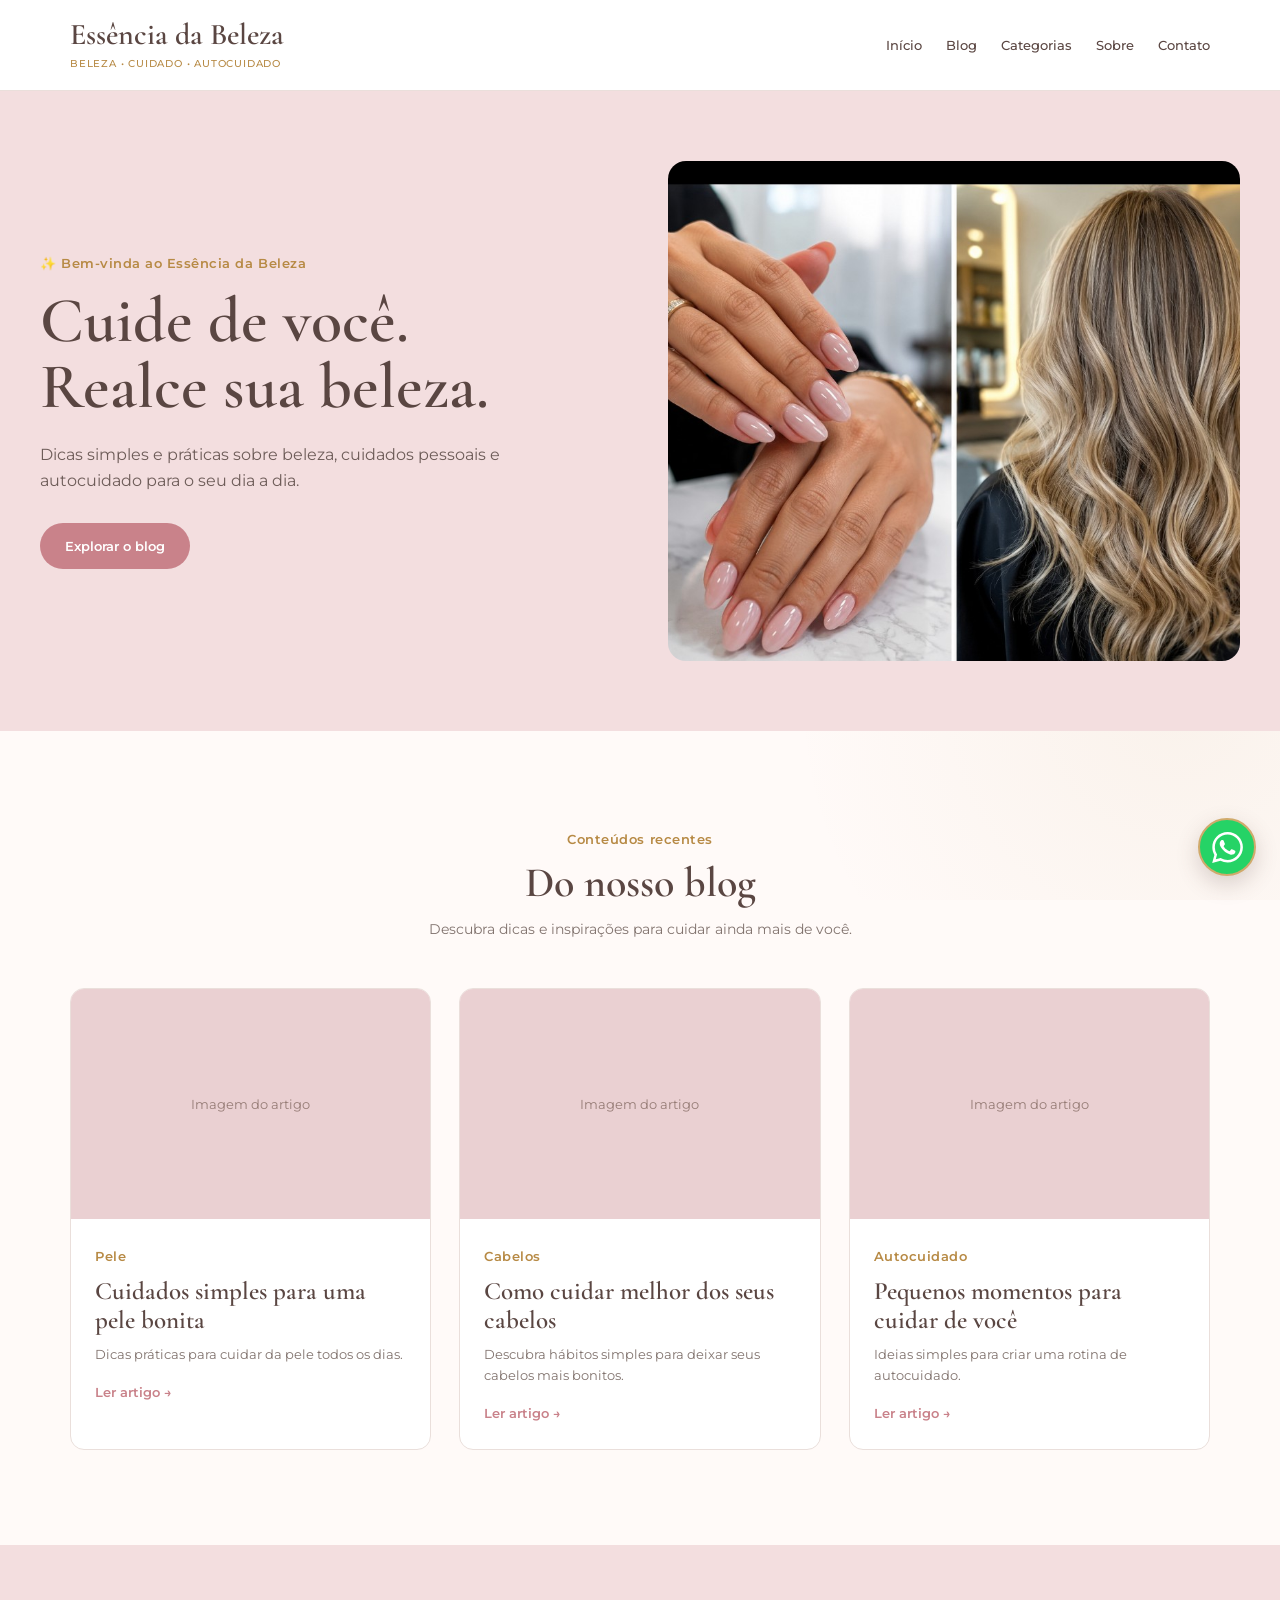
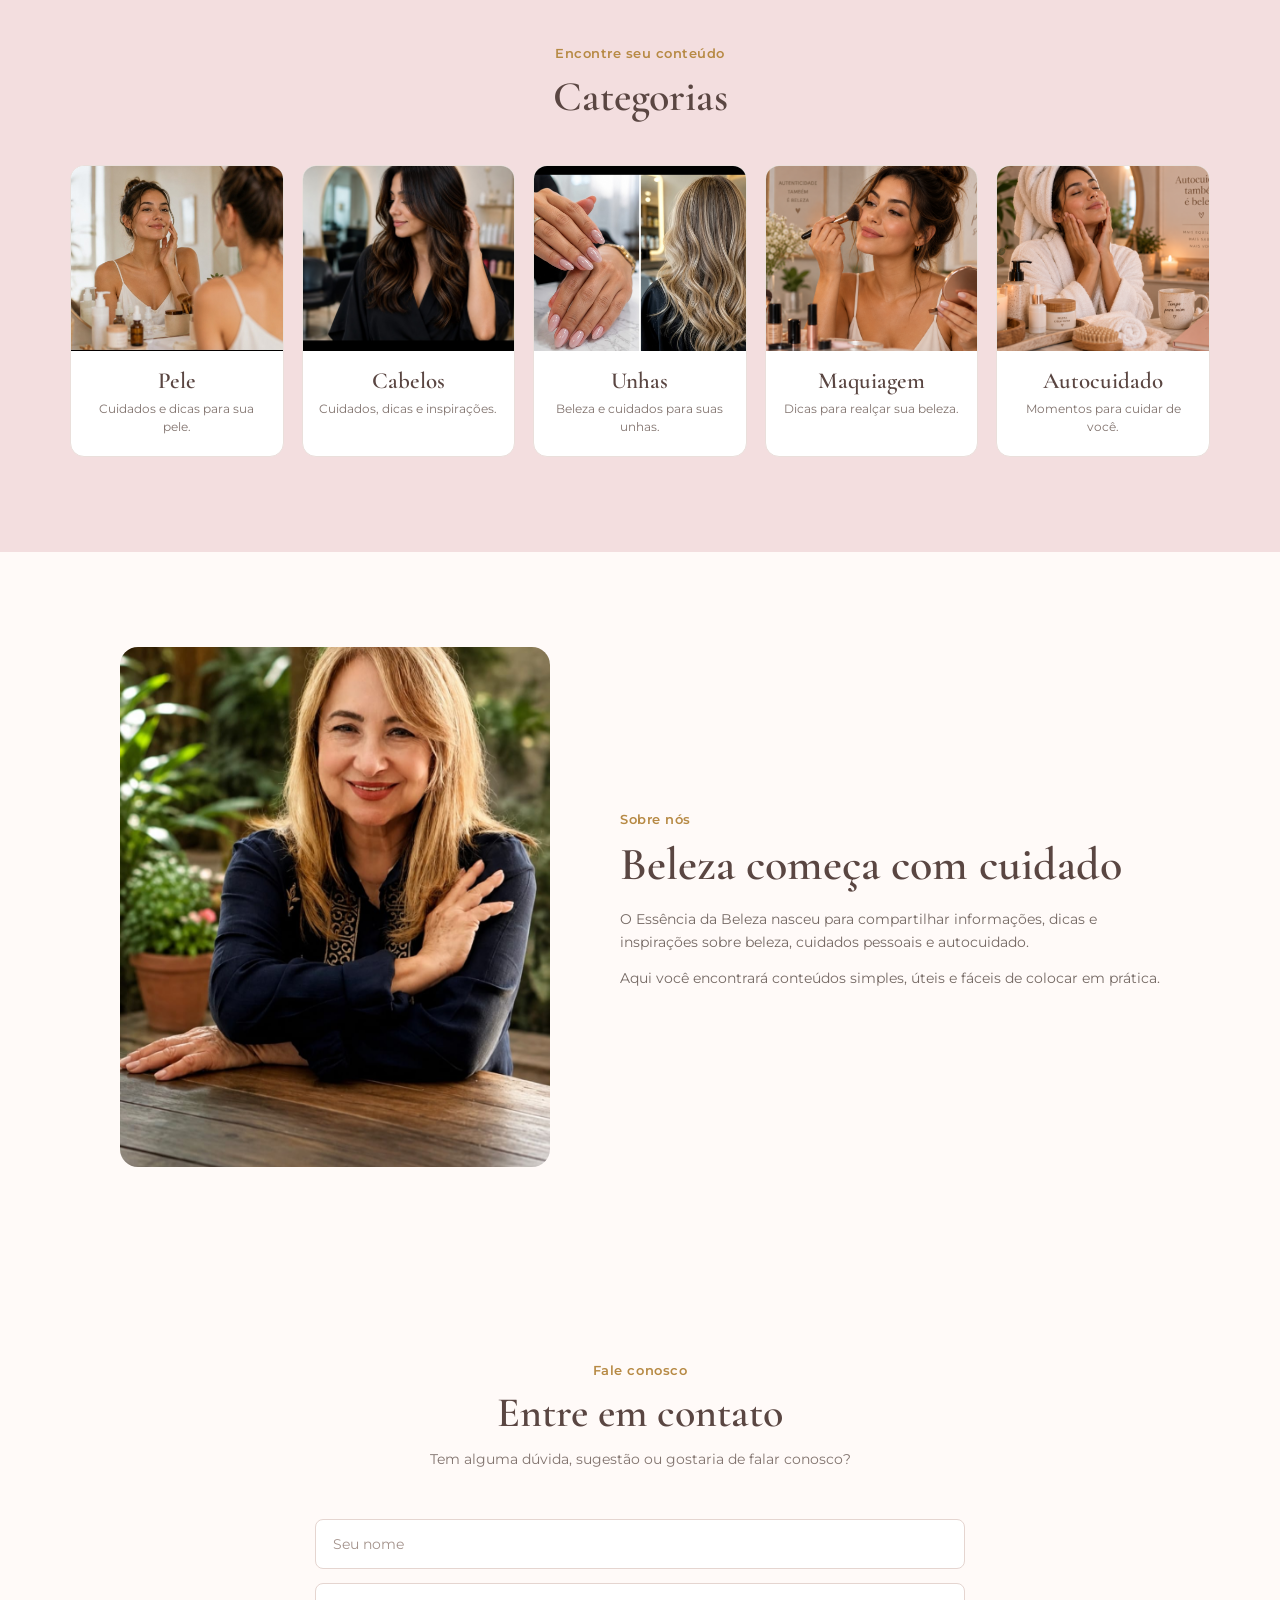
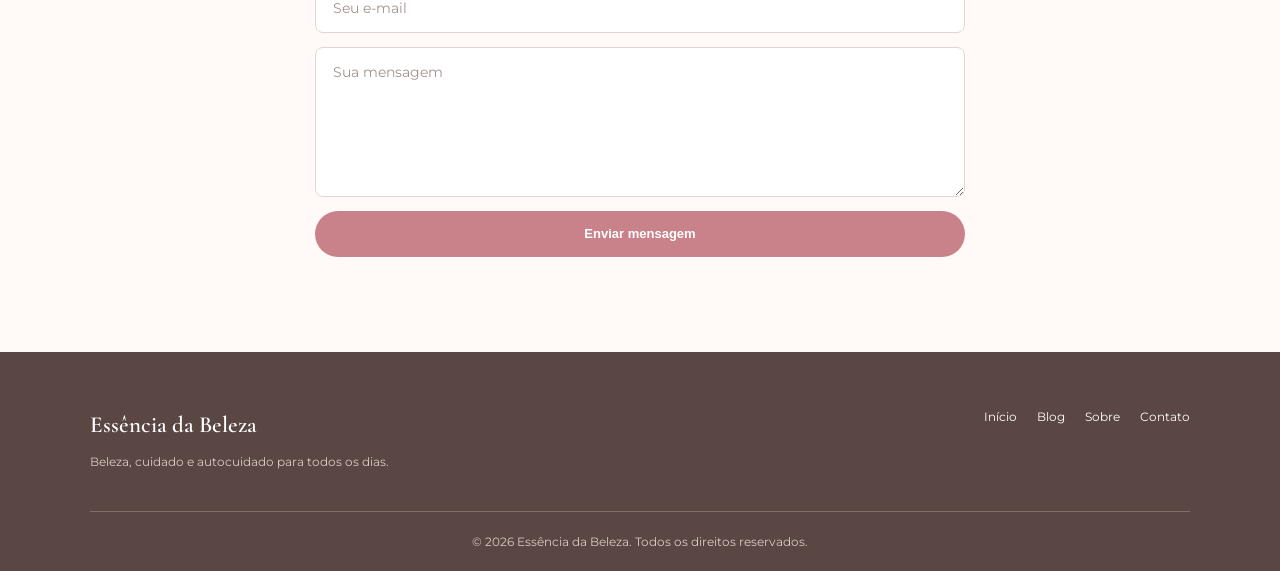
==== index.html @ c5087f30 "Version inicial sitio Essencia da Beleza" ====
<!DOCTYPE html>
<html lang="pt-BR">

<head>
    <meta charset="UTF-8">

    <meta name="viewport" content="width=device-width, initial-scale=1.0">

    <title>Essência da Beleza | Beleza, Cuidados e Autocuidado</title>

    <meta
        name="description"
        content="Essência da Beleza: dicas de pele, cabelos, maquiagem, unhas e autocuidado para deixar sua rotina ainda mais especial."
    >

    <link rel="stylesheet" href="style.css">
</head>

<body>

    <!-- =========================
         CABEÇALHO
    ========================== -->
    <header class="header">

        <div class="header-container">

            <a href="index.html" class="logo">
                <h1 data-cms-field="site.title">Essência da Beleza</h1>
                <span data-cms-field="site.tagline">Beleza • Cuidado • Autocuidado</span>
            </a>

            <nav class="nav">
                <a href="#inicio">Início</a>
                <a href="#blog">Blog</a>
                <a href="#categorias">Categorias</a>
                <a href="#sobre">Sobre</a>
                <a href="#contato">Contato</a>
            </nav>

        </div>

    </header>


    <main>

        <!-- =========================
             HERO
        ========================== -->
        <section id="inicio" class="hero">

            <div class="hero-content">

                <div class="hero-text">

                    <span class="hero-label" data-cms-field="hero.label">
                        ✨ Bem-vinda ao Essência da Beleza
                    </span>

                    <h2 data-cms-field="hero.title">
                        Cuide de você.
                        <br>
                        Realce sua beleza.
                    </h2>

                    <p data-cms-field="hero.description">
                        Dicas simples e práticas sobre beleza,
                        cuidados pessoais e autocuidado para
                        o seu dia a dia.
                    </p>

                    <a href="#blog" class="button">
                        Explorar o blog
                    </a>

                </div>


                <div class="hero-image">

                    <img
                        src="img/hero.jpeg"
                        data-cms-field="hero.image"
                        alt="Beleza e cuidados pessoais"
                    >

                </div>

            </div>

        </section>


        <!-- =========================
             BLOG
        ========================== -->
        <section id="blog" class="blog">

            <div class="section-title">

                <span data-cms-field="blog.label">Conteúdos recentes</span>

                <h2 data-cms-field="blog.title">
                    Do nosso blog
                </h2>

                <p data-cms-field="blog.description">
                    Descubra dicas e inspirações para
                    cuidar ainda mais de você.
                </p>

            </div>


            <!--
                Os artigos publicados pelo CMS
                serão carregados nesta área.
            -->

            <div id="articles-container" class="articles">

    <article class="article-card">

        <div class="article-image">
            <span>Imagem do artigo</span>
        </div>

        <div class="article-content">

            <span class="article-category">
                Pele
            </span>

            <h3>
                Cuidados simples para uma pele bonita
            </h3>

            <p>
                Dicas práticas para cuidar da pele
                todos os dias.
            </p>

            <a href="#" class="article-link">
                Ler artigo →
            </a>

        </div>

    </article>


    <article class="article-card">

        <div class="article-image">
            <span>Imagem do artigo</span>
        </div>

        <div class="article-content">

            <span class="article-category">
                Cabelos
            </span>

            <h3>
                Como cuidar melhor dos seus cabelos
            </h3>

            <p>
                Descubra hábitos simples para deixar
                seus cabelos mais bonitos.
            </p>

            <a href="#" class="article-link">
                Ler artigo →
            </a>

        </div>

    </article>


    <article class="article-card">

        <div class="article-image">
            <span>Imagem do artigo</span>
        </div>

        <div class="article-content">

            <span class="article-category">
                Autocuidado
            </span>

            <h3>
                Pequenos momentos para cuidar de você
            </h3>

            <p>
                Ideias simples para criar uma rotina
                de autocuidado.
            </p>

            <a href="#" class="article-link">
                Ler artigo →
            </a>

        </div>

    </article>

</div>

        </section>


        <!-- =========================
             CATEGORIAS
        ========================== -->
        <section id="categorias" class="categories">

            <div class="section-title">

                <span>Encontre seu conteúdo</span>

                <h2>
                    Categorias
                </h2>

            </div>


            <div class="category-grid" data-cms-field="services">

                <!-- PELE -->
                <a href="#" class="category-card">

                    <img
                        src="img/pele.jpeg"
                        alt="Cuidados com a pele"
                    >

                    <div>
                        <h3>Pele</h3>

                        <p>
                            Cuidados e dicas para sua pele.
                        </p>
                    </div>

                </a>


                <!-- CABELOS -->
                <a href="#" class="category-card">

                    <img
                        src="img/cabelos.jpeg"
                        alt="Cuidados com os cabelos"
                    >

                    <div>
                        <h3>Cabelos</h3>

                        <p>
                            Cuidados, dicas e inspirações.
                        </p>
                    </div>

                </a>


                <!-- UNHAS -->
                <a href="#" class="category-card">

                    <img
                        src="img/unhas.jpeg"
                        alt="Cuidados com as unhas"
                    >

                    <div>
                        <h3>Unhas</h3>

                        <p>
                            Beleza e cuidados para suas unhas.
                        </p>
                    </div>

                </a>


                <!-- MAQUIAGEM -->
                <a href="#" class="category-card">

                    <img
                        src="img/maquiagem.png"
                        alt="Maquiagem"
                    >

                    <div>
                        <h3>Maquiagem</h3>

                        <p>
                            Dicas para realçar sua beleza.
                        </p>
                    </div>

                </a>


                <!-- AUTOCUIDADO -->
                <a href="#" class="category-card">

                    <img
                        src="img/autocuidado.png"
                        alt="Autocuidado"
                    >

                    <div>
                        <h3>Autocuidado</h3>

                        <p>
                            Momentos para cuidar de você.
                        </p>
                    </div>

                </a>

            </div>

        </section>


        <!-- =========================
             SOBRE
        ========================== -->
        <section id="sobre" class="about">

            <div class="about-image">

                <img
                    src="img/sobre.jpeg"
                    alt="Essência da Beleza"
                >

            </div>


            <div class="about-content">

                <span data-cms-field="about.label">Sobre nós</span>

                <h2 data-cms-field="about.title">
                    Beleza começa com cuidado
                </h2>

                <p data-cms-field="about.description">
                    O Essência da Beleza nasceu para compartilhar
                    informações, dicas e inspirações sobre beleza,
                    cuidados pessoais e autocuidado.
                </p>

                <p data-cms-field="about.description2">
                    Aqui você encontrará conteúdos simples,
                    úteis e fáceis de colocar em prática.
                </p>

            </div>

        </section>


        <!-- =========================
             CONTATO
        ========================== -->
        <section id="contato" class="contact">

            <div class="section-title">

                <span data-cms-field="contact.label">Fale conosco</span>

                <h2 data-cms-field="contact.title">
                    Entre em contato
                </h2>

                <p data-cms-field="contact.description">
                    Tem alguma dúvida, sugestão ou gostaria
                    de falar conosco?
                </p>

            </div>


            <form class="contact-form">

                <input
                    type="text"
                    name="nome"
                    placeholder="Seu nome"
                    required
                >

                <input
                    type="email"
                    name="email"
                    placeholder="Seu e-mail"
                    required
                >

                <textarea
                    name="mensagem"
                    placeholder="Sua mensagem"
                    rows="6"
                    required
                ></textarea>

                <button
                    type="submit"
                    class="button"
                >
                    Enviar mensagem
                </button>

            </form>

        </section>

    </main>


    <!-- =========================
         RODAPÉ
    ========================== -->
    <footer class="footer">

        <div class="footer-container">

            <div>

                <h3 data-cms-field="site.title">
                    Essência da Beleza
                </h3>

                <p data-cms-field="footer.description">
                    Beleza, cuidado e autocuidado
                    para todos os dias.
                </p>

            </div>


            <div class="footer-links">

                <a href="#inicio">
                    Início
                </a>

                <a href="#blog">
                    Blog
                </a>

                <a href="#sobre">
                    Sobre
                </a>

                <a href="#contato">
                    Contato
                </a>

            </div>

        </div>


        <div class="copyright">

            <p>
                © 2026 Essência da Beleza.
                Todos os direitos reservados.
            </p>

        </div>

    </footer>

    <a
        class="whatsapp-float"
        href="https://wa.me/554199552603"
        data-cms-field="contact.whatsapp"
        target="_blank"
        rel="noopener noreferrer"
        aria-label="Fale conosco pelo WhatsApp"
        title="Fale conosco pelo WhatsApp"
    >
        <svg
            aria-hidden="true"
            viewBox="0 0 24 24"
            role="img"
        >
            <path d="M20.52 3.48A11.82 11.82 0 0 0 12.08 0C5.55 0 .24 5.31.24 11.84c0 2.09.55 4.13 1.6 5.92L.14 24l6.39-1.68a11.84 11.84 0 0 0 5.55 1.38h.01c6.53 0 11.84-5.31 11.84-11.84 0-3.17-1.23-6.15-3.41-8.38ZM12.09 21.7h-.01a9.84 9.84 0 0 1-5.01-1.37l-.36-.21-3.79 1 1.01-3.69-.23-.38a9.84 9.84 0 0 1-1.51-5.21C2.19 6.42 6.62 1.99 12.08 1.99c2.64 0 5.12 1.03 6.98 2.89a9.82 9.82 0 0 1 2.88 6.99c0 5.46-4.43 9.83-9.85 9.83Zm5.4-7.37c-.3-.15-1.77-.87-2.04-.97-.27-.1-.47-.15-.67.15-.2.3-.77.97-.94 1.17-.17.2-.35.22-.65.07-.3-.15-1.27-.47-2.42-1.5-.9-.8-1.5-1.78-1.67-2.08-.17-.3-.02-.46.13-.61.14-.14.3-.35.45-.52.15-.17.2-.3.3-.5.1-.2.05-.37-.02-.52-.07-.15-.67-1.62-.92-2.22-.24-.58-.49-.5-.67-.51h-.57c-.2 0-.52.07-.79.37-.27.3-1.04 1.02-1.04 2.49s1.07 2.89 1.22 3.09c.15.2 2.1 3.2 5.09 4.49.71.31 1.27.49 1.7.63.72.23 1.38.2 1.9.12.58-.09 1.77-.72 2.02-1.42.25-.7.25-1.3.17-1.42-.07-.12-.27-.2-.57-.35Z" />
        </svg>
    </a>

    <script src="script.js"></script>

</body>

</html>
---- style.css ----
@import url('https://fonts.googleapis.com/css2?family=Cormorant+Garamond:wght@500;600;700&family=Montserrat:wght@400;500;600&display=swap');

:root {
    --rosa: #c9828a;
    --rosa-claro: #f3dedf;
    --rosa-suave: #ead0d2;
    --dourado: #b78a45;
    --dourado-claro: #d0aa6b;
    --marrom: #5a4642;
    --branco: #ffffff;
    --fundo: #fffaf8;
    --borda: #eadfdb;
    --sombra: rgba(90, 70, 66, 0.10);
}

* {
    margin: 0;
    padding: 0;
    box-sizing: border-box;
}

html {
    scroll-behavior: smooth;
}

body {
    background-color: var(--fundo);
    background-image:
        radial-gradient(circle at 8% 12%, rgba(208, 170, 107, 0.10), transparent 24%),
        radial-gradient(circle at 92% 78%, rgba(183, 138, 69, 0.07), transparent 28%);
    background-attachment: fixed;
    color: var(--marrom);
    font-family: 'Montserrat', sans-serif;
    line-height: 1.6;
}

img {
    max-width: 100%;
}

a {
    color: inherit;
}

.header {
    position: sticky;
    top: 0;
    z-index: 1000;
    background: rgba(255, 255, 255, 0.97);
    border-bottom: 1px solid var(--borda);
}

.header-container {
    width: 100%;
    max-width: 1200px;
    margin: 0 auto;
    padding: 18px 30px;
    display: flex;
    align-items: center;
    justify-content: space-between;
    gap: 30px;
}

.logo {
    color: var(--marrom);
    text-decoration: none;
}

.logo h1,
.hero h2,
.section-title h2,
.article-content h3,
.category-card h3,
.about-content h2,
.footer h3 {
    font-family: 'Cormorant Garamond', serif;
    font-weight: 600;
}

.logo h1 {
    font-size: 30px;
    line-height: 1.1;
}

.logo span {
    display: block;
    margin-top: 5px;
    color: var(--dourado);
    font-size: 10px;
    font-weight: 500;
    letter-spacing: 0.08em;
    text-transform: uppercase;
}

.nav {
    display: flex;
    align-items: center;
    justify-content: center;
    gap: 24px;
    flex-wrap: wrap;
}

.nav a,
.article-link,
.footer-links a {
    text-decoration: none;
    transition: color 0.25s ease;
}

.nav a {
    color: var(--marrom);
    font-size: 13px;
    font-weight: 500;
}

.nav a:hover,
.article-link:hover,
.footer-links a:hover {
    color: var(--rosa);
}

.hero {
    padding: 70px 30px;
    background: var(--rosa-claro);
}

.hero-content {
    width: 100%;
    max-width: 1200px;
    margin: 0 auto;
    display: grid;
    grid-template-columns: 1fr 1fr;
    align-items: center;
    gap: 55px;
}

.hero-text {
    max-width: 560px;
}

.hero-label,
.section-title > span,
.article-category,
.about-content > span {
    color: var(--dourado);
    font-size: 13px;
    font-weight: 600;
    letter-spacing: 0.04em;
}

.hero-label,
.about-content > span {
    display: block;
}

.hero-label {
    margin-bottom: 10px;
}

.hero h2 {
    margin: 15px 0 22px;
    color: var(--marrom);
    font-size: clamp(44px, 5vw, 64px);
    line-height: 1.03;
}

.hero p {
    max-width: 540px;
    margin-bottom: 30px;
    color: #6d5c58;
    font-size: 16px;
}

.button {
    display: inline-flex;
    min-height: 46px;
    padding: 12px 25px;
    align-items: center;
    justify-content: center;
    border: 0;
    border-radius: 30px;
    background: var(--rosa);
    color: var(--branco);
    font-size: 13px;
    font-weight: 600;
    text-decoration: none;
    transition: background 0.25s ease, transform 0.25s ease;
}

.button:hover {
    background: #b96f78;
    transform: translateY(-2px);
}

.hero-image,
.about-image {
    width: 100%;
    overflow: hidden;
    background: var(--rosa-suave);
}

.hero-image {
    height: 500px;
    border-radius: 18px;
}

.hero-image img,
.about-image img,
.article-image img,
.category-card img {
    width: 100%;
    height: 100%;
    display: block;
    object-fit: cover;
}

.blog,
.contact {
    width: 100%;
    max-width: 1200px;
    margin: 0 auto;
    padding: 95px 30px;
}

.section-title {
    max-width: 680px;
    margin: 0 auto 48px;
    text-align: center;
}

.section-title h2 {
    margin: 8px 0 12px;
    color: var(--marrom);
    font-size: 42px;
    line-height: 1.1;
}

.section-title p,
.article-content p,
.category-card p {
    color: #81736e;
}

.section-title p {
    font-size: 14px;
}

.articles {
    display: grid;
    grid-template-columns: repeat(3, minmax(0, 1fr));
    gap: 28px;
}

.article-card,
.category-card {
    overflow: hidden;
    border: 1px solid var(--borda);
    border-radius: 14px;
    background: var(--branco);
    transition: transform 0.25s ease, box-shadow 0.25s ease;
}

.article-card:hover,
.category-card:hover {
    transform: translateY(-5px);
    box-shadow: 0 14px 30px var(--sombra);
}

.article-image {
    width: 100%;
    height: 230px;
    display: flex;
    align-items: center;
    justify-content: center;
    background: var(--rosa-suave);
    color: #967c76;
    font-size: 13px;
    text-align: center;
}

.article-content {
    padding: 24px;
}

.article-content h3 {
    margin: 8px 0 10px;
    color: var(--marrom);
    font-size: 25px;
    line-height: 1.15;
}

.article-content p {
    font-size: 13px;
}

.article-link {
    display: inline-block;
    margin-top: 17px;
    color: var(--rosa);
    font-size: 13px;
    font-weight: 600;
}

.categories {
    width: 100%;
    padding: 95px 30px;
    background: var(--rosa-claro);
}

.categories .section-title {
    margin-bottom: 45px;
}

.category-grid {
    width: 100%;
    max-width: 1140px;
    margin: 0 auto;
    display: grid;
    grid-template-columns: repeat(5, minmax(0, 1fr));
    gap: 18px;
}

.category-card {
    color: var(--marrom);
    text-decoration: none;
}

.category-card img {
    height: 185px;
    background: var(--rosa-suave);
}

.category-card div {
    padding: 18px 15px 20px;
    text-align: center;
}

.category-card h3 {
    margin-bottom: 5px;
    font-size: 23px;
    line-height: 1.1;
}

.category-card p {
    font-size: 12px;
    line-height: 1.5;
}

.about {
    width: 100%;
    max-width: 1100px;
    margin: 0 auto;
    padding: 95px 30px;
    display: grid;
    grid-template-columns: minmax(320px, 430px) minmax(0, 1fr);
    align-items: center;
    gap: 70px;
}

.about-image {
    height: 520px;
    border-radius: 18px;
}

.about-content {
    max-width: 600px;
}

.about-content h2 {
    margin: 10px 0 20px;
    color: var(--marrom);
    font-size: 46px;
    line-height: 1.05;
}

.about-content p {
    margin-bottom: 14px;
    color: #756964;
    font-size: 14px;
}

.contact {
    max-width: 900px;
}

.contact-form {
    width: 100%;
    max-width: 650px;
    margin: 0 auto;
    display: flex;
    flex-direction: column;
    gap: 14px;
}

.contact-form input,
.contact-form textarea {
    width: 100%;
    padding: 15px 17px;
    border: 1px solid #e5d5d0;
    border-radius: 8px;
    outline: none;
    background: var(--branco);
    color: var(--marrom);
    font-family: 'Montserrat', sans-serif;
    font-size: 14px;
    transition: border-color 0.2s ease, box-shadow 0.2s ease;
}

.contact-form input::placeholder,
.contact-form textarea::placeholder {
    color: #a4938c;
}

.contact-form input:focus,
.contact-form textarea:focus {
    border-color: var(--rosa);
    box-shadow: 0 0 0 3px rgba(201, 130, 138, 0.14);
}

.contact-form textarea {
    min-height: 150px;
    resize: vertical;
}

.contact-form .button {
    width: 100%;
}

.footer {
    padding: 55px 30px 20px;
    background: var(--marrom);
    color: var(--branco);
}

.footer-container {
    width: 100%;
    max-width: 1100px;
    margin: 0 auto;
    display: flex;
    align-items: flex-start;
    justify-content: space-between;
    gap: 50px;
}

.footer h3 {
    margin-bottom: 8px;
    font-size: 23px;
}

.footer p {
    color: #d9cbc6;
    font-size: 12px;
}

.footer-links {
    display: flex;
    gap: 20px;
    flex-wrap: wrap;
}

.footer-links a {
    color: var(--branco);
    font-size: 12px;
}

.copyright {
    width: 100%;
    max-width: 1100px;
    margin: 40px auto 0;
    padding-top: 20px;
    border-top: 1px solid #806e68;
    text-align: center;
}

.whatsapp-float {
    position: fixed;
    right: 24px;
    bottom: 24px;
    z-index: 1100;
    width: 58px;
    height: 58px;
    display: flex;
    align-items: center;
    justify-content: center;
    border: 2px solid var(--dourado-claro);
    border-radius: 50%;
    background: #25d366;
    color: var(--branco);
    box-shadow: 0 8px 22px rgba(90, 70, 66, 0.22);
    transition: transform 0.25s ease, box-shadow 0.25s ease, background 0.25s ease;
}

.whatsapp-float:hover {
    background: #20bd5b;
    transform: translateY(-3px);
    box-shadow: 0 11px 26px rgba(90, 70, 66, 0.28);
}

.whatsapp-float:focus-visible {
    outline: 3px solid var(--rosa);
    outline-offset: 4px;
}

.whatsapp-float svg {
    width: 31px;
    height: 31px;
    fill: currentColor;
}

@media (max-width: 1000px) {
    .category-grid {
        grid-template-columns: repeat(3, minmax(0, 1fr));
    }

    .hero-content {
        gap: 35px;
    }

    .hero-image {
        height: 430px;
    }

    .about {
        gap: 45px;
    }
}

@media (max-width: 800px) {
    .header-container {
        flex-direction: column;
        padding: 18px 20px;
    }

    .nav {
        gap: 15px;
    }

    .hero {
        padding: 60px 20px;
    }

    .hero-content {
        grid-template-columns: 1fr;
    }

    .hero-text {
        max-width: 100%;
        margin: 0 auto;
        text-align: center;
    }

    .hero p {
        margin-right: auto;
        margin-left: auto;
    }

    .hero-image {
        height: 400px;
    }

    .articles {
        grid-template-columns: repeat(2, minmax(0, 1fr));
    }

    .about {
        grid-template-columns: 1fr;
        gap: 40px;
        padding: 75px 30px;
    }

    .about-content {
        max-width: 100%;
        text-align: center;
    }

    .about-image {
        height: 430px;
        max-width: 500px;
        margin: 0 auto;
    }

    .footer-container {
        flex-direction: column;
    }
}

@media (max-width: 600px) {
    .logo {
        text-align: center;
    }

    .logo h1 {
        font-size: 27px;
    }

    .nav {
        gap: 12px;
    }

    .nav a {
        font-size: 12px;
    }

    .hero {
        padding: 50px 20px;
    }

    .hero h2 {
        font-size: 40px;
    }

    .hero p {
        font-size: 15px;
    }

    .hero-image {
        height: 330px;
        border-radius: 14px;
    }

    .blog,
    .contact,
    .categories {
        padding: 70px 20px;
    }

    .section-title {
        margin-bottom: 35px;
    }

    .section-title h2 {
        font-size: 36px;
    }

    .articles,
    .category-grid {
        grid-template-columns: 1fr;
    }

    .article-image {
        height: 220px;
    }

    .category-card img {
        height: 220px;
    }

    .about {
        padding: 70px 20px;
    }

    .about-image {
        height: 380px;
    }

    .about-content h2 {
        font-size: 38px;
    }

    .footer {
        padding: 45px 20px 20px;
    }

    .footer-links {
        gap: 15px;
    }

    .whatsapp-float {
        right: 16px;
        bottom: 16px;
        width: 54px;
        height: 54px;
    }

    .whatsapp-float svg {
        width: 29px;
        height: 29px;
    }
}
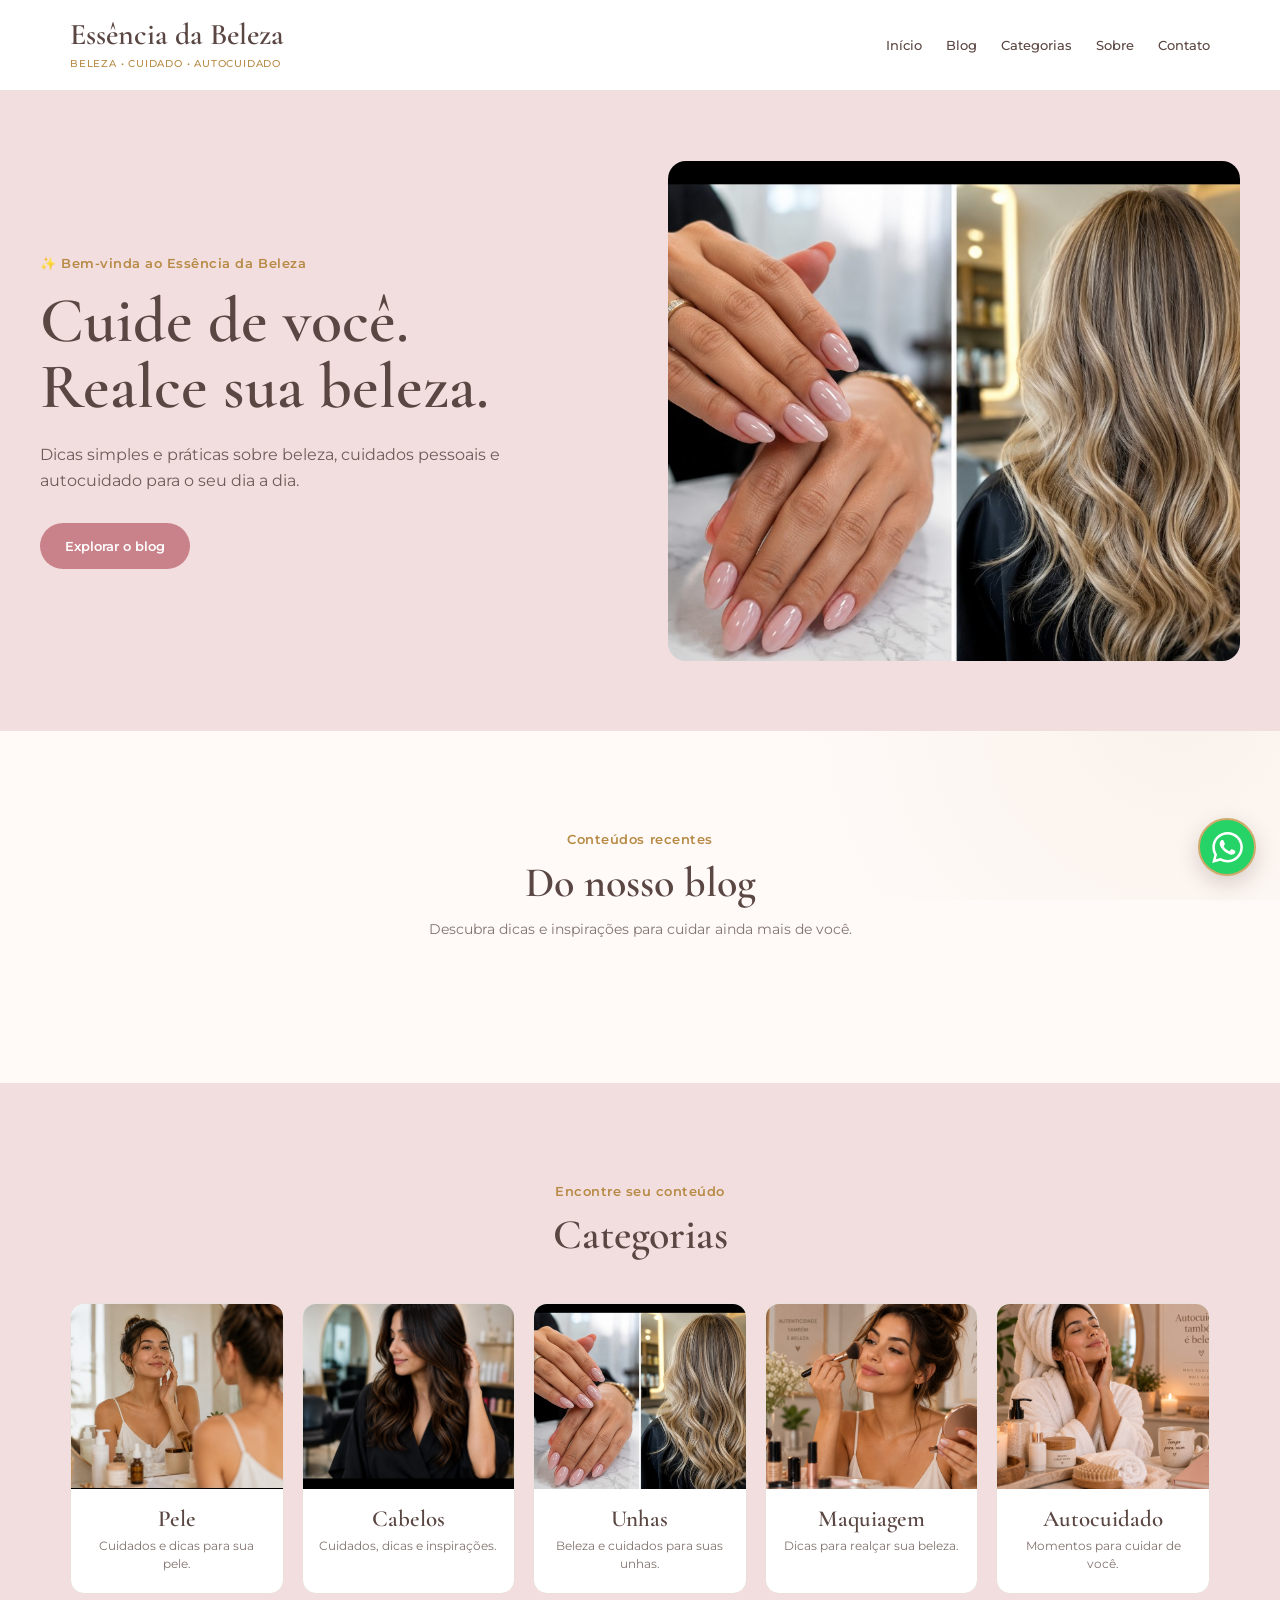
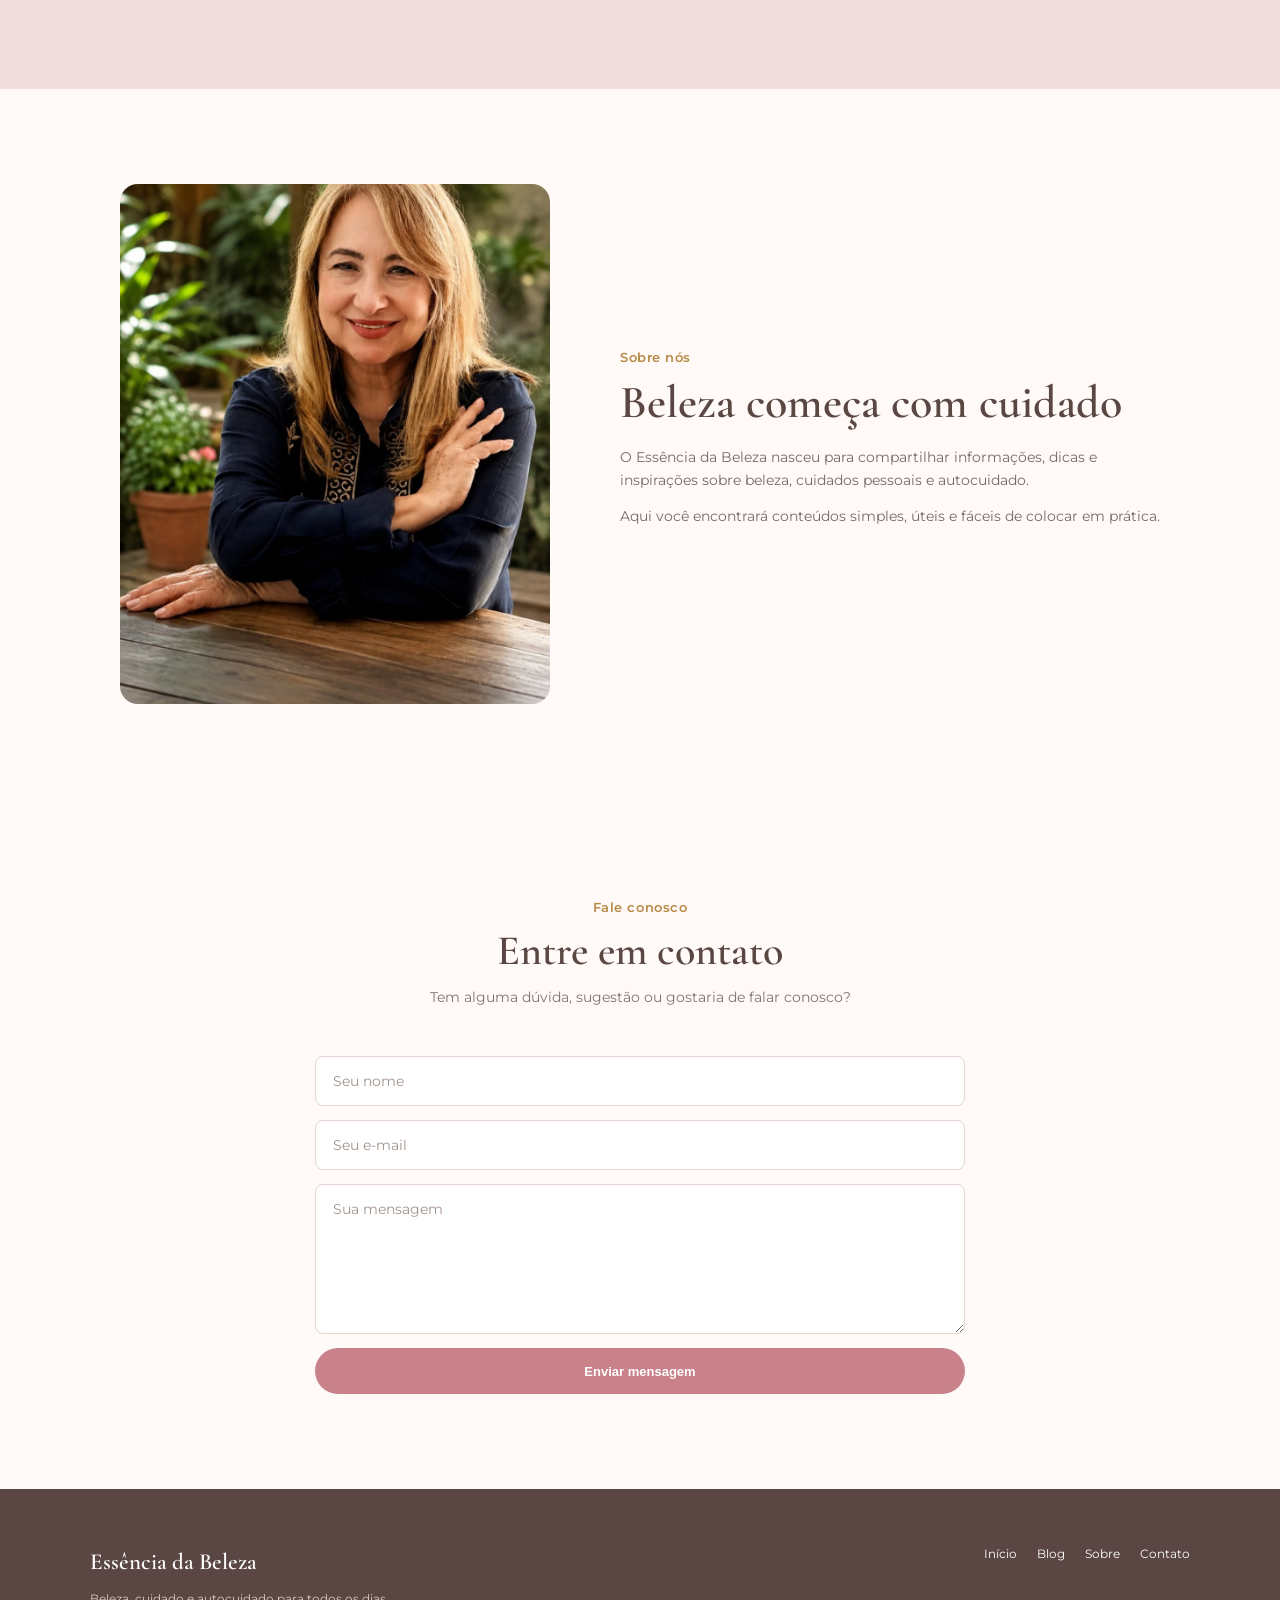
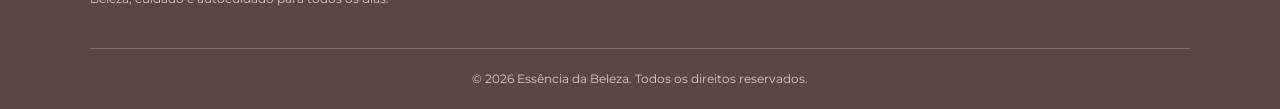
==== commit 3c7035fb: "Conectar articulos al Yan CMS" ====
--- a/index.html
+++ b/index.html
@@ -118,98 +118,7 @@
                 serão carregados nesta área.
             -->
 
-            <div id="articles-container" class="articles">
-
-    <article class="article-card">
-
-        <div class="article-image">
-            <span>Imagem do artigo</span>
-        </div>
-
-        <div class="article-content">
-
-            <span class="article-category">
-                Pele
-            </span>
-
-            <h3>
-                Cuidados simples para uma pele bonita
-            </h3>
-
-            <p>
-                Dicas práticas para cuidar da pele
-                todos os dias.
-            </p>
-
-            <a href="#" class="article-link">
-                Ler artigo →
-            </a>
-
-        </div>
-
-    </article>
-
-
-    <article class="article-card">
-
-        <div class="article-image">
-            <span>Imagem do artigo</span>
-        </div>
-
-        <div class="article-content">
-
-            <span class="article-category">
-                Cabelos
-            </span>
-
-            <h3>
-                Como cuidar melhor dos seus cabelos
-            </h3>
-
-            <p>
-                Descubra hábitos simples para deixar
-                seus cabelos mais bonitos.
-            </p>
-
-            <a href="#" class="article-link">
-                Ler artigo →
-            </a>
-
-        </div>
-
-    </article>
-
-
-    <article class="article-card">
-
-        <div class="article-image">
-            <span>Imagem do artigo</span>
-        </div>
-
-        <div class="article-content">
-
-            <span class="article-category">
-                Autocuidado
-            </span>
-
-            <h3>
-                Pequenos momentos para cuidar de você
-            </h3>
-
-            <p>
-                Ideias simples para criar uma rotina
-                de autocuidado.
-            </p>
-
-            <a href="#" class="article-link">
-                Ler artigo →
-            </a>
-
-        </div>
-
-    </article>
-
-</div>
+            <div id="articles-container" class="articles"></div>
 
         </section>
 
--- a/style.css
+++ b/style.css
@@ -278,6 +278,13 @@
     text-align: center;
 }
 
+.article-image img {
+    width: 100%;
+    height: 100%;
+    object-fit: cover;
+    object-position: center;
+}
+
 .article-content {
     padding: 24px;
 }
@@ -299,6 +306,72 @@
     color: var(--rosa);
     font-size: 13px;
     font-weight: 600;
+}
+
+body.modal-open {
+    overflow: hidden;
+}
+
+.article-modal {
+    position: fixed;
+    inset: 0;
+    z-index: 1200;
+    display: none;
+    align-items: center;
+    justify-content: center;
+    padding: 24px;
+}
+
+.article-modal.is-open {
+    display: flex;
+}
+
+.article-modal-backdrop {
+    position: absolute;
+    inset: 0;
+    background: rgba(90, 70, 66, 0.58);
+}
+
+.article-modal-content {
+    position: relative;
+    width: 100%;
+    max-width: 720px;
+    max-height: min(760px, 90vh);
+    overflow-y: auto;
+    padding: 42px 34px 34px;
+    border: 1px solid var(--borda);
+    border-radius: 14px;
+    background: var(--fundo);
+    box-shadow: 0 18px 50px rgba(90, 70, 66, 0.25);
+}
+
+.article-modal-close {
+    position: absolute;
+    top: 12px;
+    right: 16px;
+    border: 0;
+    background: transparent;
+    color: var(--marrom);
+    cursor: pointer;
+    font-size: 28px;
+    line-height: 1;
+}
+
+.article-modal-content h2 {
+    margin: 8px 0 22px;
+    color: var(--marrom);
+    font-family: 'Cormorant Garamond', serif;
+    font-size: 42px;
+    line-height: 1.1;
+}
+
+.article-modal-body {
+    color: #756964;
+    font-size: 14px;
+}
+
+.article-modal-body p {
+    margin-bottom: 14px;
 }
 
 .categories {
@@ -641,6 +714,18 @@
         height: 220px;
     }
 
+    .article-modal {
+        padding: 14px;
+    }
+
+    .article-modal-content {
+        padding: 38px 22px 24px;
+    }
+
+    .article-modal-content h2 {
+        font-size: 34px;
+    }
+
     .category-card img {
         height: 220px;
     }
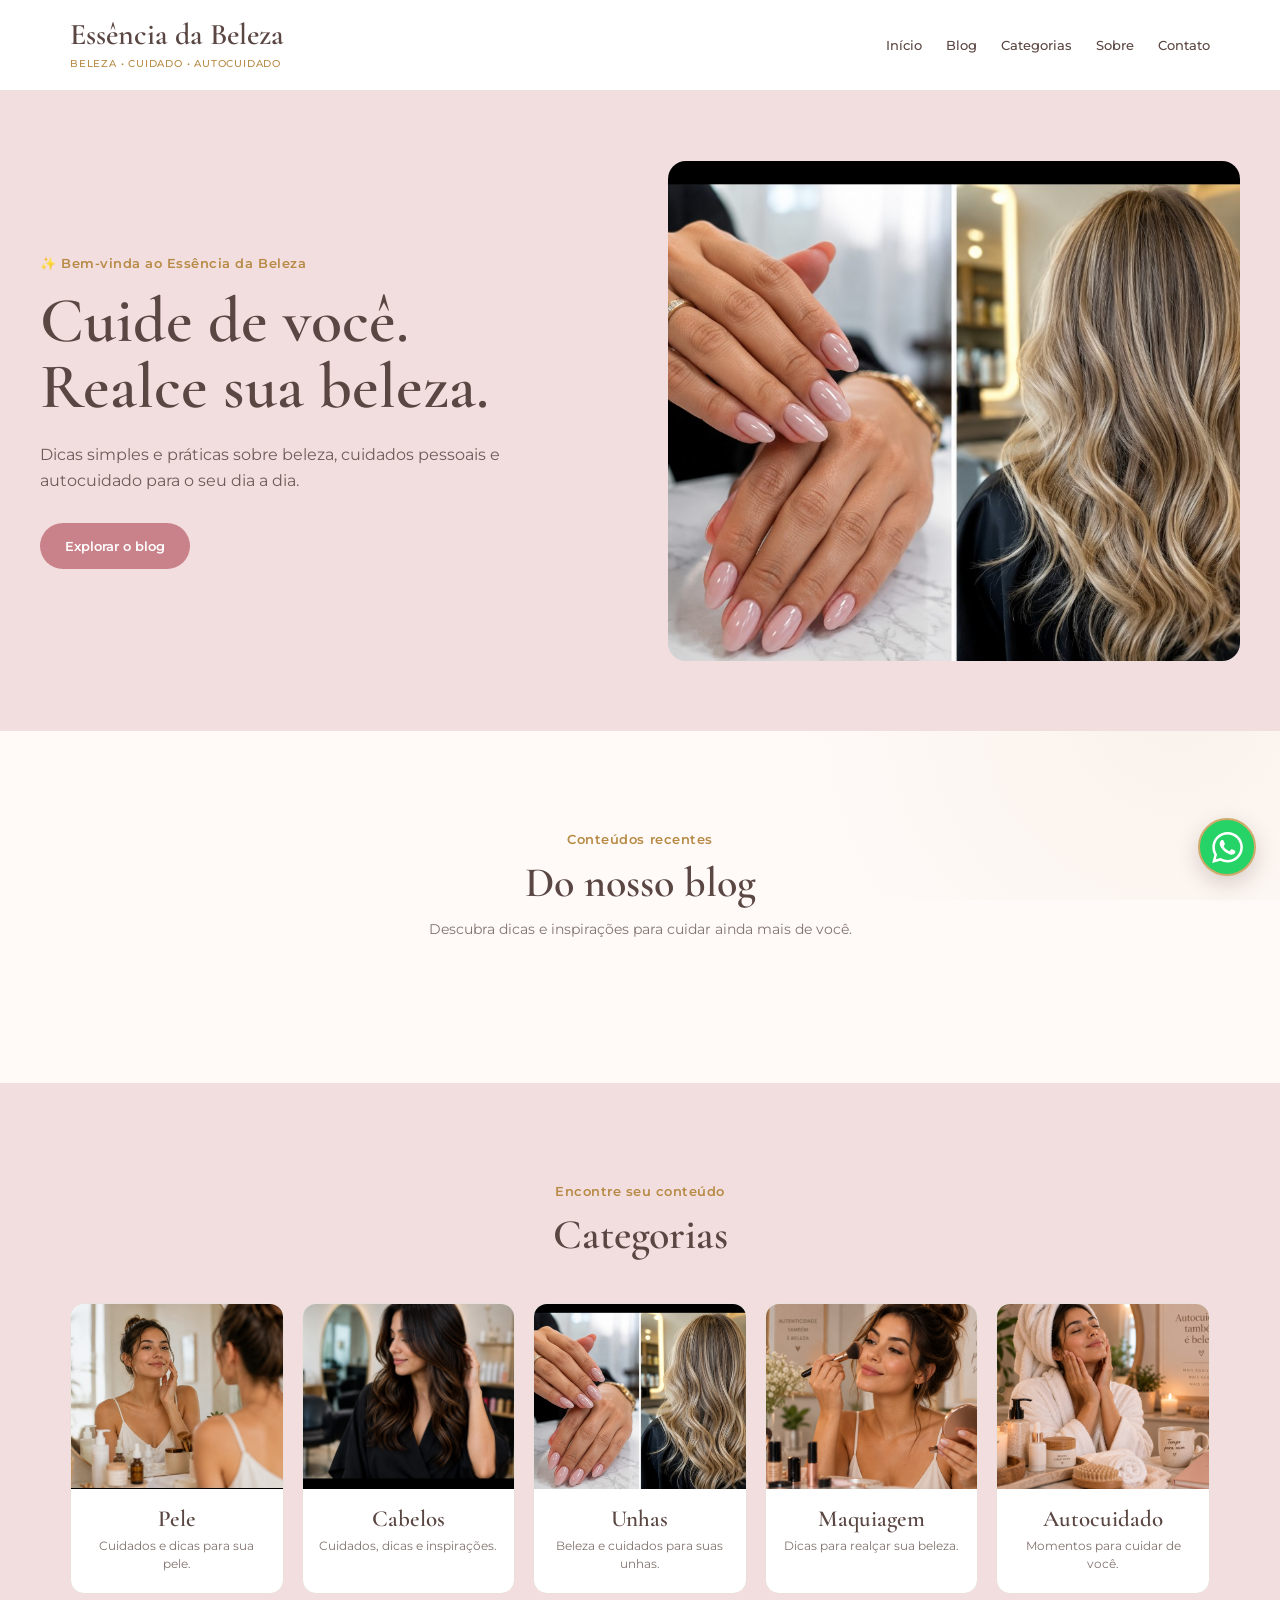
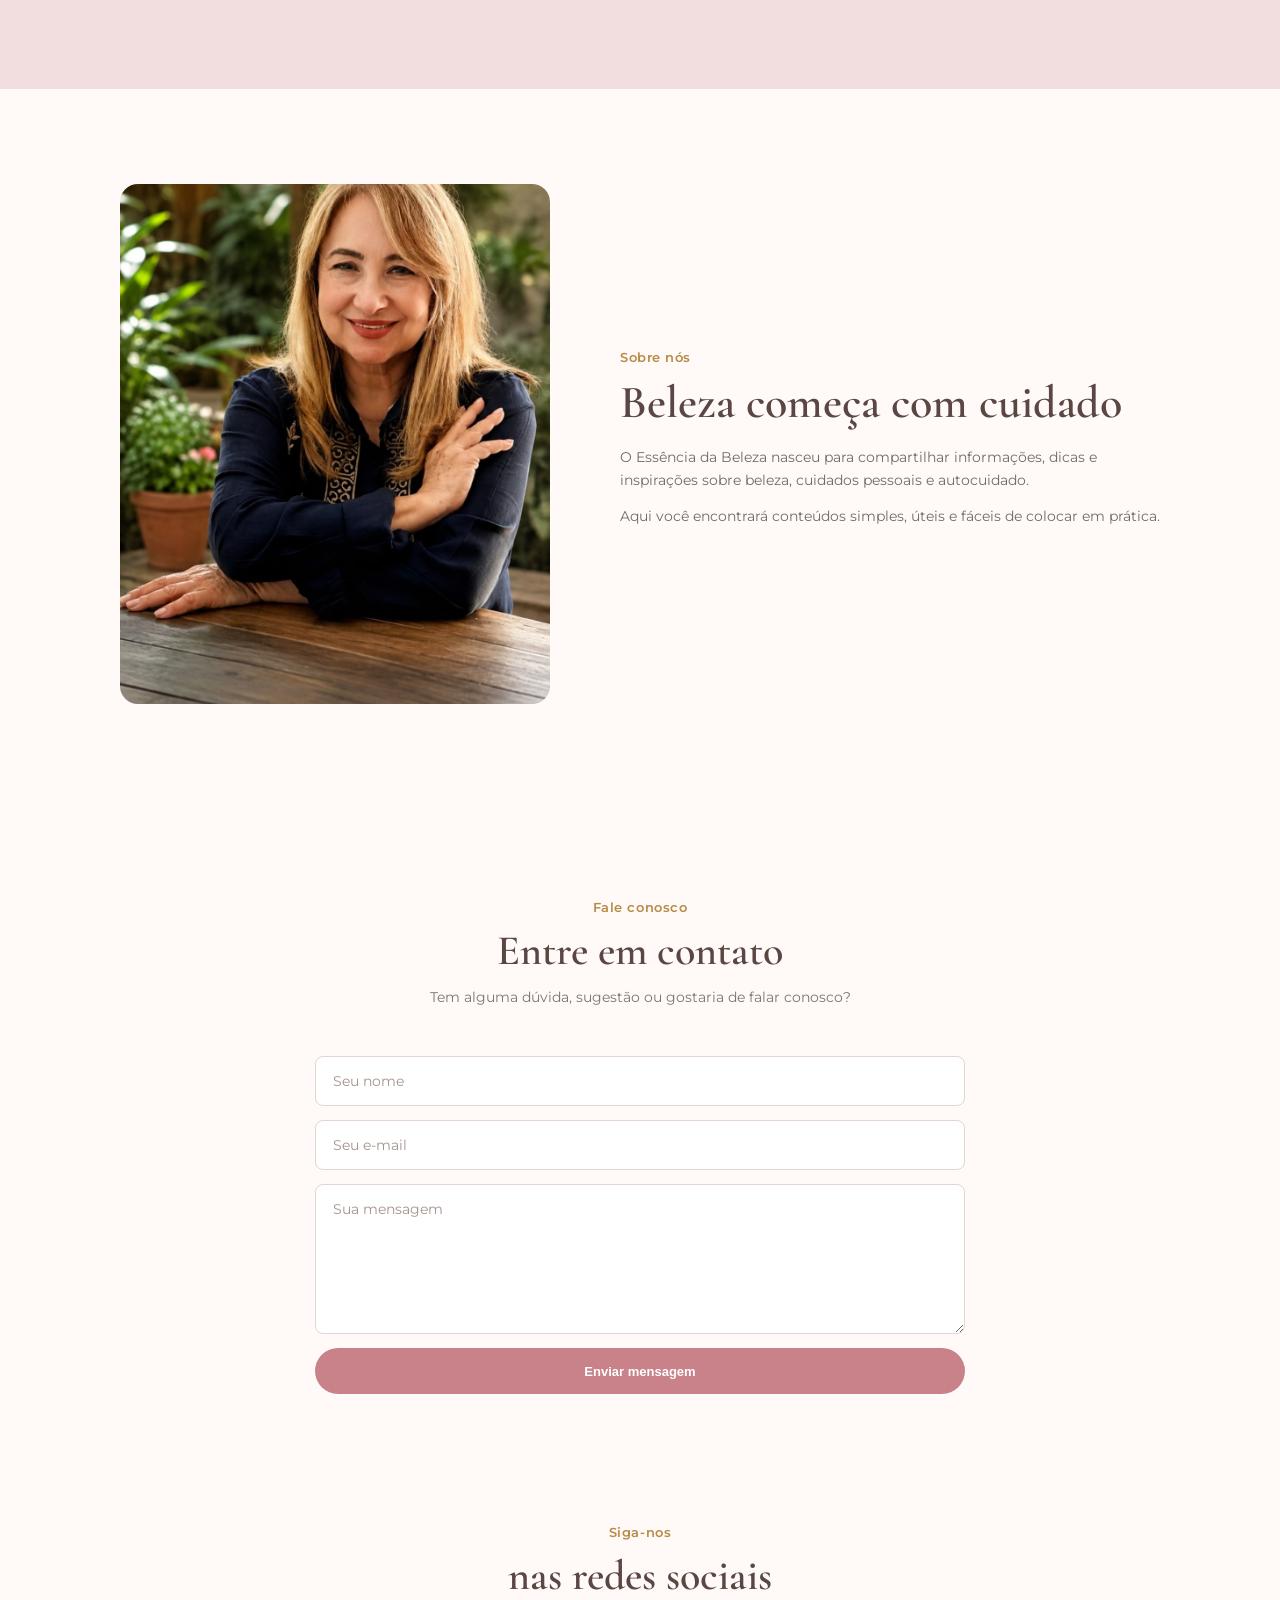
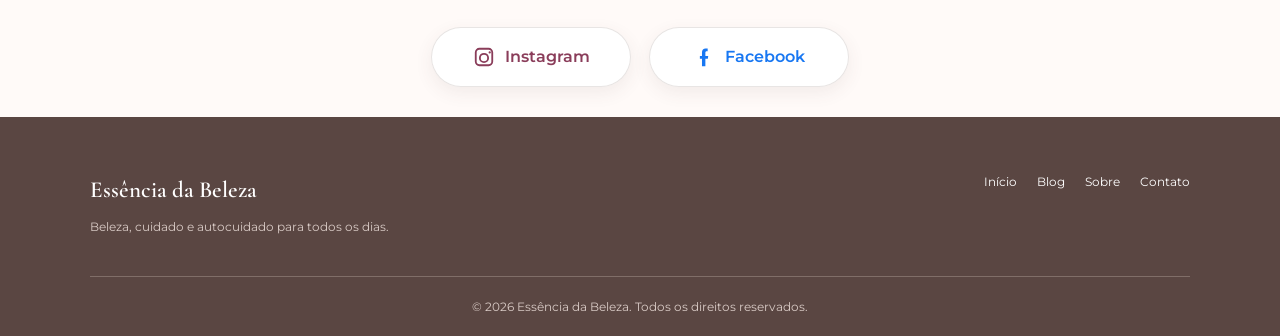
==== commit c13d5851: "Corrigir espaciamento do conteudo dos artigos" ====
--- a/index.html
+++ b/index.html
@@ -336,6 +336,48 @@
 
     </main>
 
+    <section class="social-section" aria-labelledby="social-title">
+
+        <div class="social-container">
+
+            <div class="section-title social-title">
+                <span>Siga-nos</span>
+                <h2 id="social-title">nas redes sociais</h2>
+            </div>
+
+            <div class="social-links">
+
+                <a
+                    class="social-link instagram"
+                    href="https://www.instagram.com/malinouskas?stkn=YWl2NDRtMmNjano5"
+                    target="_blank"
+                    rel="noopener noreferrer"
+                    aria-label="Instagram"
+                >
+                    <svg viewBox="0 0 24 24" aria-hidden="true">
+                        <path d="M7 2h10a5 5 0 0 1 5 5v10a5 5 0 0 1-5 5H7a5 5 0 0 1-5-5V7a5 5 0 0 1 5-5Zm0 2a3 3 0 0 0-3 3v10a3 3 0 0 0 3 3h10a3 3 0 0 0 3-3V7a3 3 0 0 0-3-3H7Zm5 3.5A5.5 5.5 0 1 1 6.5 13 5.5 5.5 0 0 1 12 7.5Zm0 2A3.5 3.5 0 1 0 15.5 13 3.5 3.5 0 0 0 12 9.5Zm6.25-3.75a1.25 1.25 0 1 1-1.25 1.25 1.25 1.25 0 0 1 1.25-1.25Z"/>
+                    </svg>
+                    <span>Instagram</span>
+                </a>
+
+                <a
+                    class="social-link facebook"
+                    href="https://www.facebook.com/share/1BN839vnSk/"
+                    target="_blank"
+                    rel="noopener noreferrer"
+                    aria-label="Facebook"
+                >
+                    <svg viewBox="0 0 24 24" aria-hidden="true">
+                        <path d="M13.5 22v-8h2.7l.4-3h-3.1V7.2c0-.9.3-1.5 1.6-1.5H16V2.8c-.3 0-1.2-.1-2.3-.1-2.3 0-3.9 1.4-3.9 4.1V11H7.5v3h2.3v8h3.7Z"/>
+                    </svg>
+                    <span>Facebook</span>
+                </a>
+
+            </div>
+
+        </div>
+
+    </section>
 
     <!-- =========================
          RODAPÉ
--- a/style.css
+++ b/style.css
@@ -368,6 +368,7 @@
 .article-modal-body {
     color: #756964;
     font-size: 14px;
+    white-space: pre-line;
 }
 
 .article-modal-body p {
@@ -497,6 +498,75 @@
 
 .contact-form .button {
     width: 100%;
+}
+
+.social-section {
+    padding: 0 20px 20px;
+    background: var(--cor-fundo);
+}
+
+.social-container {
+    width: 100%;
+    max-width: 1100px;
+    margin: 0 auto;
+    padding: 30px 0 10px;
+    text-align: center;
+}
+
+.social-title {
+    margin-bottom: 28px;
+}
+
+.social-links {
+    display: flex;
+    align-items: center;
+    justify-content: center;
+    gap: 18px;
+    flex-wrap: wrap;
+}
+
+.social-link {
+    display: inline-flex;
+    align-items: center;
+    justify-content: center;
+    gap: 10px;
+    min-width: 200px;
+    padding: 16px 22px;
+    border-radius: 999px;
+    border: 1px solid rgba(90, 70, 66, 0.14);
+    background: rgba(255, 255, 255, 0.9);
+    color: var(--marrom);
+    box-shadow: 0 6px 18px rgba(90, 70, 66, 0.08);
+    font-weight: 600;
+    text-decoration: none;
+    transition: transform 0.25s ease, box-shadow 0.25s ease, border-color 0.25s ease;
+}
+
+.social-link:hover,
+.social-link:focus-visible {
+    transform: translateY(-3px);
+    box-shadow: 0 12px 24px rgba(90, 70, 66, 0.12);
+    border-color: rgba(201, 130, 138, 0.5);
+}
+
+.social-link:focus-visible {
+    outline: 3px solid rgba(201, 130, 138, 0.35);
+    outline-offset: 4px;
+}
+
+.social-link svg {
+    width: 22px;
+    height: 22px;
+    fill: currentColor;
+    flex-shrink: 0;
+}
+
+.social-link.instagram {
+    color: #8a3d5a;
+}
+
+.social-link.facebook {
+    color: #1877f2;
 }
 
 .footer {
@@ -742,6 +812,15 @@
         font-size: 38px;
     }
 
+    .social-section {
+        padding: 0 20px 16px;
+    }
+
+    .social-link {
+        min-width: 170px;
+        padding: 14px 18px;
+    }
+
     .footer {
         padding: 45px 20px 20px;
     }
